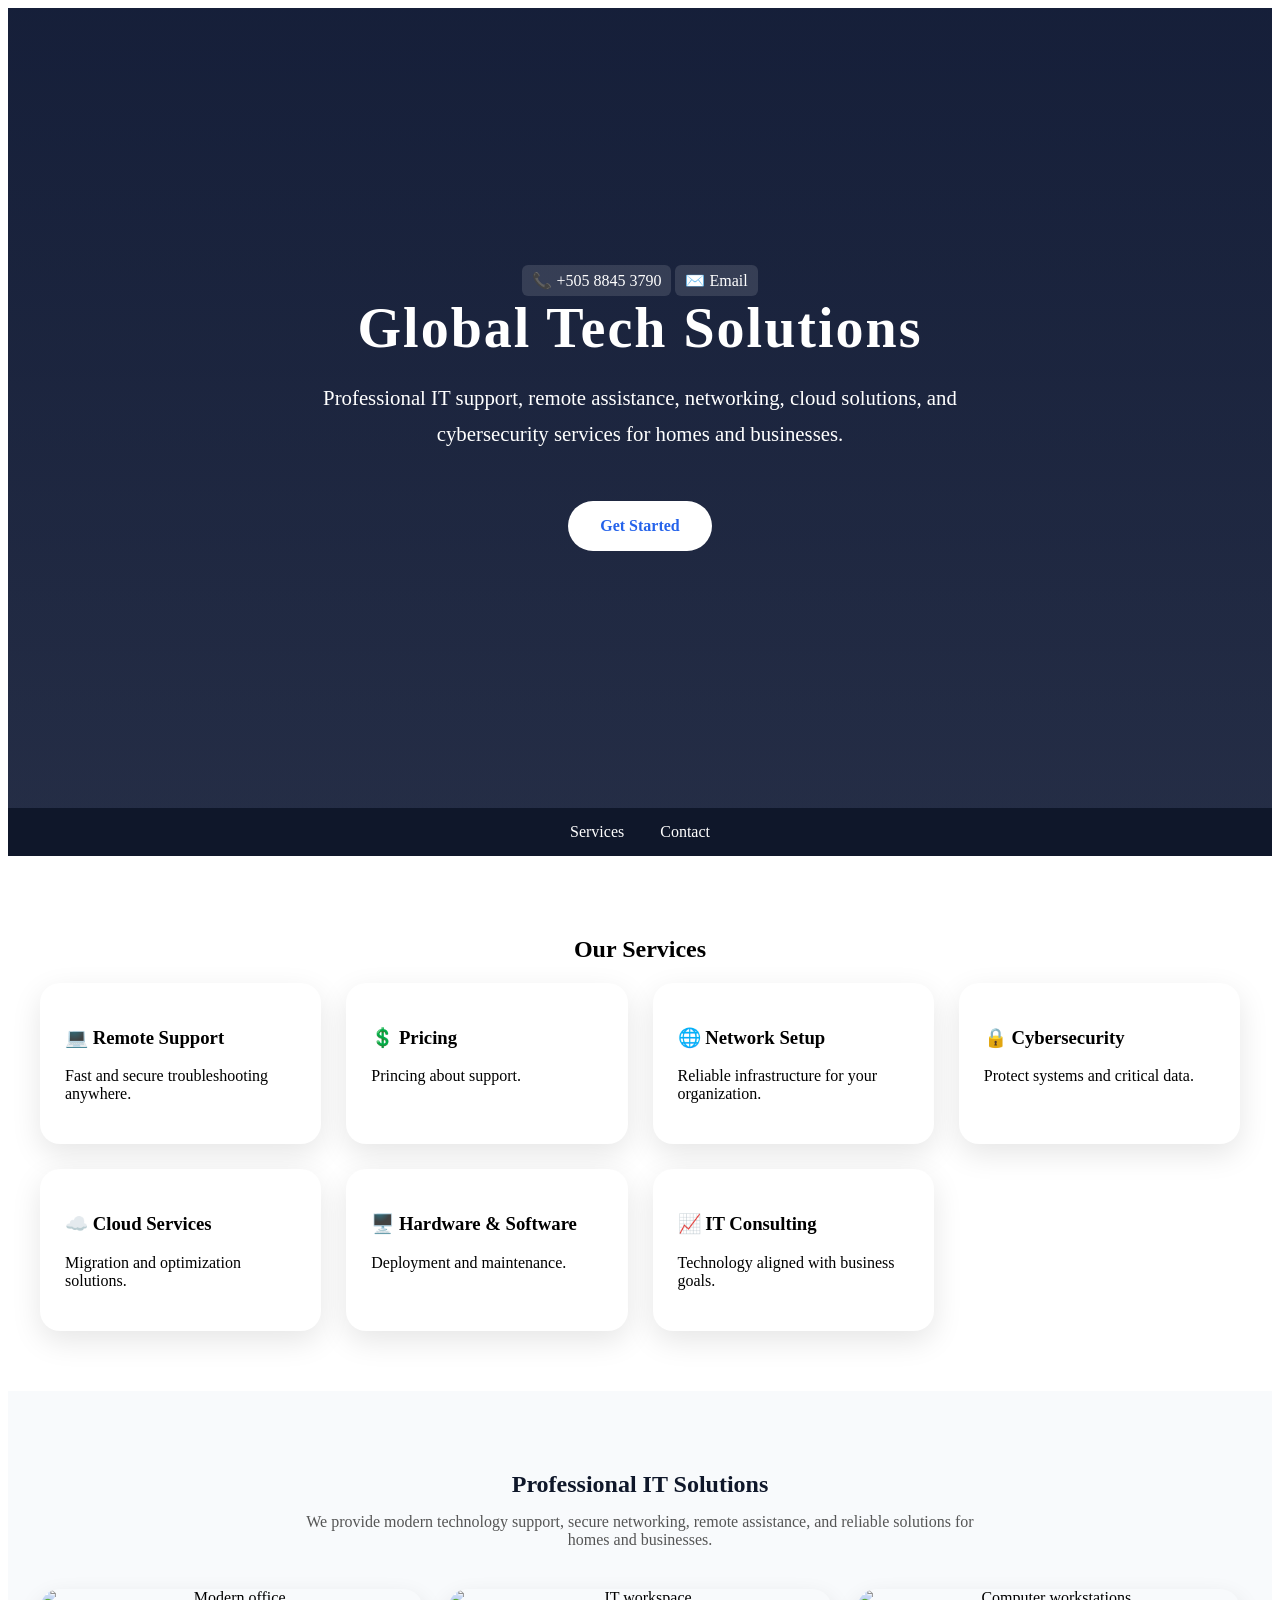
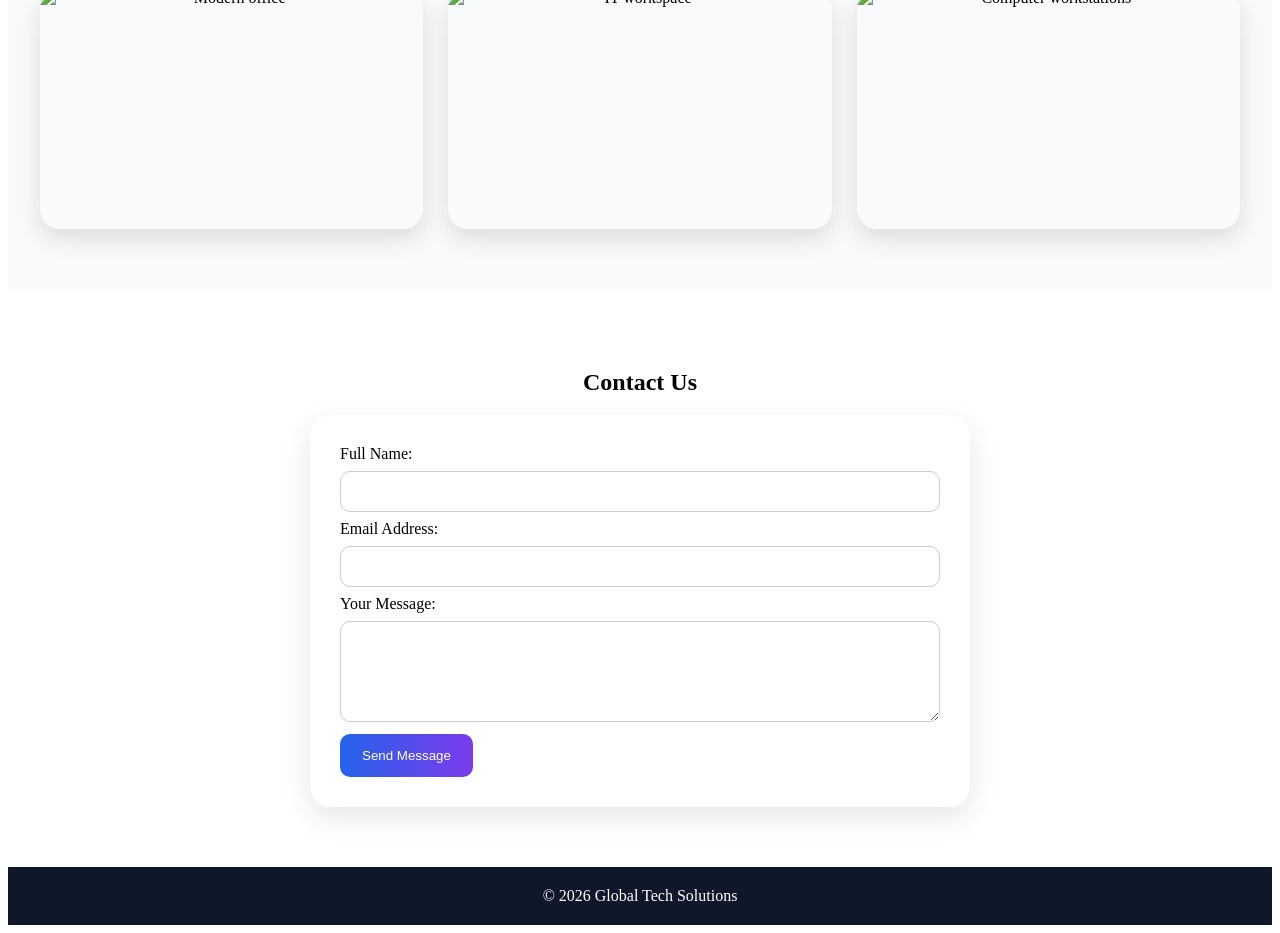
==== index.html @ 9aecc2f5 "Rename Index.html to index.html yes" ====
<!DOCTYPE html><html><head><meta charset='utf-8'><meta name='viewport' content='width=device-width,initial-scale=1'>
<title>Global Tech Solutions</title>
<link rel="preconnect" href="https://fonts.googleapis.com">
<link rel="stylesheet" href="style.css">
</head>
<body>
    <header>

        <video autoplay muted loop playsinline class="header-video">
            <source src="videos/headervideo.mp4" type="video/mp4">
        </video>
    
        <div class="header-overlay"></div>
    
        <div class="contact-info">
            <a href="tel:+50588453790">📞 +505 8845 3790</a>
            <a href="mailto:chrisneal.com@gmail.com">✉️ Email</a>
        </div>
    
        <div class="hero">
    
            <div class="logo">
                Global Tech Solutions
            </div>
    
            <p>
                Professional IT support, remote assistance, networking,
                cloud solutions, and cybersecurity services for homes
                and businesses.
            </p>
    
            <a class="cta" href="#contact">
                Get Started
            </a>
    
        </div>
    
    </header>
<nav><a href='#services'>Services</a><a href='#contact'>Contact</a>
</nav>
<section id='services'><h2 align='center'>Our Services</h2><div class='services'>
    <div class="card">
        <h3>
            <a href="remote-support.html" class="service-link">
                💻 Remote Support
            </a>
        </h3>
    
        <p>Fast and secure troubleshooting anywhere.</p>
    </div>
    <div class='card'>
        <h3>
            <a href="pricing-info.html" class="service-link">
                💲 Pricing
            </a>
        </h3>

        <p>Princing about support.</p>
    </div>
    <div class='card'>
        <h3>
            <a href="NetworkSetup.html" class="service-link">
                🌐 Network Setup
            </a>
        </h3>
        <p>Reliable infrastructure for your organization.</p>
    </div>
    <div class='card'><h3>🔒 Cybersecurity</h3><p>Protect systems and critical data.</p></div>
    <div class='card'><h3>☁️ Cloud Services</h3><p>Migration and optimization solutions.</p></div>
    <div class='card'><h3>🖥️ Hardware & Software</h3><p>Deployment and maintenance.</p></div>
    <div class='card'><h3>📈 IT Consulting</h3><p>Technology aligned with business goals.</p></div>
</div>
</section>

<section class="gallery-section">

    <h2>Professional IT Solutions</h2>

    <p>
        We provide modern technology support, secure networking,
        remote assistance, and reliable solutions for homes and businesses.
    </p>

    <div class="gallery-grid">

        <img src="images/Image4.jpg" alt="Modern office">
        <img src="images/Image2.jpg" alt="IT workspace">
        <img src="images/Image3.jpg" alt="Computer workstations">

    </div>

</section>

<section id='contact'><h2 align='center'>Contact Us</h2>
    <form action="https://formspree.io/f/mqevbbqg" method="POST">

        <label for="name">Full Name:</label>
        <input type="text" id="name" name="name" required>
      
        <label for="email">Email Address:</label>
        <input type="email" id="email" name="email" required>
      
        <label for="message">Your Message:</label>
        <textarea id="message" name="message" rows="5" required></textarea>
      
        <input type="hidden" name="_subject" value="New inquiry from Global Tech Solutions">
      
        <button type="submit">Send Message</button>
      
      </form>
    </section>
<footer>© 2026 Global Tech Solutions</footer>
</body>
</html>
---- style.css ----
<style>
/* ==================================================
   GLOBAL STYLES
================================================== */

body {
    margin: 0;
    font-family: Arial, sans-serif;
    background: linear-gradient(180deg, #eef6ff, #ffffff);
    color: #223;
}

section {
    padding: 60px 20px;
}


/* ==================================================
   HEADER / HERO SECTION
================================================== */

header {
    position: relative;
    min-height: 80vh;

    background:
        linear-gradient(
            rgba(6, 16, 44, 0.75),
            rgba(6, 16, 44, 0.65)
        ),
        url("images/hero-office.jpg");

    background-size: cover;
    background-position: center;
    background-repeat: no-repeat;

    color: white;

    display: flex;
    flex-direction: column;
    justify-content: center;
    align-items: center;

    text-align: center;
    padding: 40px 20px;
}

.logo {
    font-size: 3.5rem;
    font-weight: bold;
    letter-spacing: 2px;
    margin-bottom: 20px;
}

.hero p {
    max-width: 700px;
    margin: 20px auto;
    font-size: 1.3rem;
    line-height: 1.7;
}

.cta {
    display: inline-block;
    margin-top: 30px;
    padding: 16px 32px;

    background: white;
    color: #2563eb;

    text-decoration: none;
    font-weight: bold;

    border-radius: 40px;
    transition: 0.3s;
}

.cta:hover {
    transform: translateY(-3px);
    box-shadow: 0 10px 25px rgba(0, 0, 0, .25);
}

/* ==================================================
   HEADER / Video Section
================================================== */

.header-video {
    position: absolute;
    top: 0;
    left: 0;

    width: 100%;
    height: 100%;

    object-fit: cover;
    z-index: -2;
}

.header-overlay {
    position: absolute;
    top: 0;
    left: 0;

    width: 100%;
    height: 100%;

    background: linear-gradient(
        rgba(6, 16, 44, 0.75),
        rgba(6, 16, 44, 0.65)
    );

    z-index: -1;
}

/* ==================================================
   CONTACT INFO (PHONE / EMAIL)
================================================== */

.contact-info a {
    color: white;
    text-decoration: none;

    padding: 6px 10px;
    border-radius: 6px;

    background: rgba(255, 255, 255, 0.12);
    display: inline-block;
}

.contact-info a:hover {
    background: rgba(255, 255, 255, 0.25);
}

/* ==================================================
   NAVIGATION BAR
================================================== */

nav {
    background: #0f172a;
    padding: 15px;

    text-align: center;

    position: sticky;
    top: 0;
}

nav a {
    color: white;
    text-decoration: none;
    margin: 0 18px;
}


/* ==================================================
   SERVICES SECTION
================================================== */

.services {
    max-width: 1200px;
    margin: auto;

    display: grid;
    grid-template-columns: repeat(auto-fit, minmax(260px, 1fr));
    gap: 25px;
}

.card {
    background: white;

    padding: 25px;
    border-radius: 20px;

    box-shadow: 0 10px 30px rgba(0, 0, 0, .1);
    transition: .3s;
}

.card:hover {
    transform: translateY(-8px);
}

.service-link {
    color: inherit;
    text-decoration: none;
    display: inline-block;
    transition: .2s ease;
}

.service-link:hover {
    color: #2563eb;
}


/* ==================================================
   IMAGE GALLERY SECTION
================================================== */

.gallery-section {
    background: #f8fafc;
    text-align: center;
}

.gallery-section h2 {
    color: #0f172a;
    margin-bottom: 15px;
}

.gallery-section p {
    max-width: 700px;
    margin: auto auto 40px;
    color: #555;
}

.gallery-grid {
    max-width: 1200px;
    margin: auto;

    display: grid;
    grid-template-columns: repeat(auto-fit, minmax(320px, 1fr));
    gap: 25px;
}

.gallery-grid img {
    width: 100%;
    height: 240px;

    object-fit: cover;

    border-radius: 20px;

    box-shadow: 0 10px 25px rgba(0, 0, 0, .12);
    transition: transform .3s;
}

.gallery-grid img:hover {
    transform: scale(1.03);
}


/* ==================================================
   CONTACT FORM
================================================== */

form {
    max-width: 600px;
    margin: auto;

    padding: 30px;
    background: white;
    border-radius: 20px;

    box-shadow: 0 10px 30px rgba(0, 0, 0, .1);
}

input,
textarea {
    width: 100%;

    padding: 12px;
    margin: 8px 0;

    border: 1px solid #ccc;
    border-radius: 10px;

    box-sizing: border-box;
}

button {
    background: linear-gradient(90deg, #2563eb, #7c3aed);

    color: white;
    border: none;

    padding: 14px 22px;
    border-radius: 10px;

    cursor: pointer;
}

button:hover {
    opacity: 0.95;
}


/* ==================================================
   FOOTER
================================================== */

footer {
    background: #0f172a;
    color: white;

    text-align: center;
    padding: 20px;
}

/* ==================================================
   RESPONSIVE DESIGN
================================================== */

@media (max-width: 768px) {

    .logo {
        font-size: 2.5rem;
    }

    .hero p {
        font-size: 1.1rem;
    }

    .contact-info {
        flex-direction: column;
        align-items: center;
    }

    nav a {
        display: block;
        margin: 10px 0;
    }
}

/* ==================================================
   PHONES VIEW
================================================== */

@media (max-width: 768px) {

    .contact-info {
        position: static;
        margin-bottom: 30px;

        flex-direction: column;
        align-items: center;
    }

}

</style>
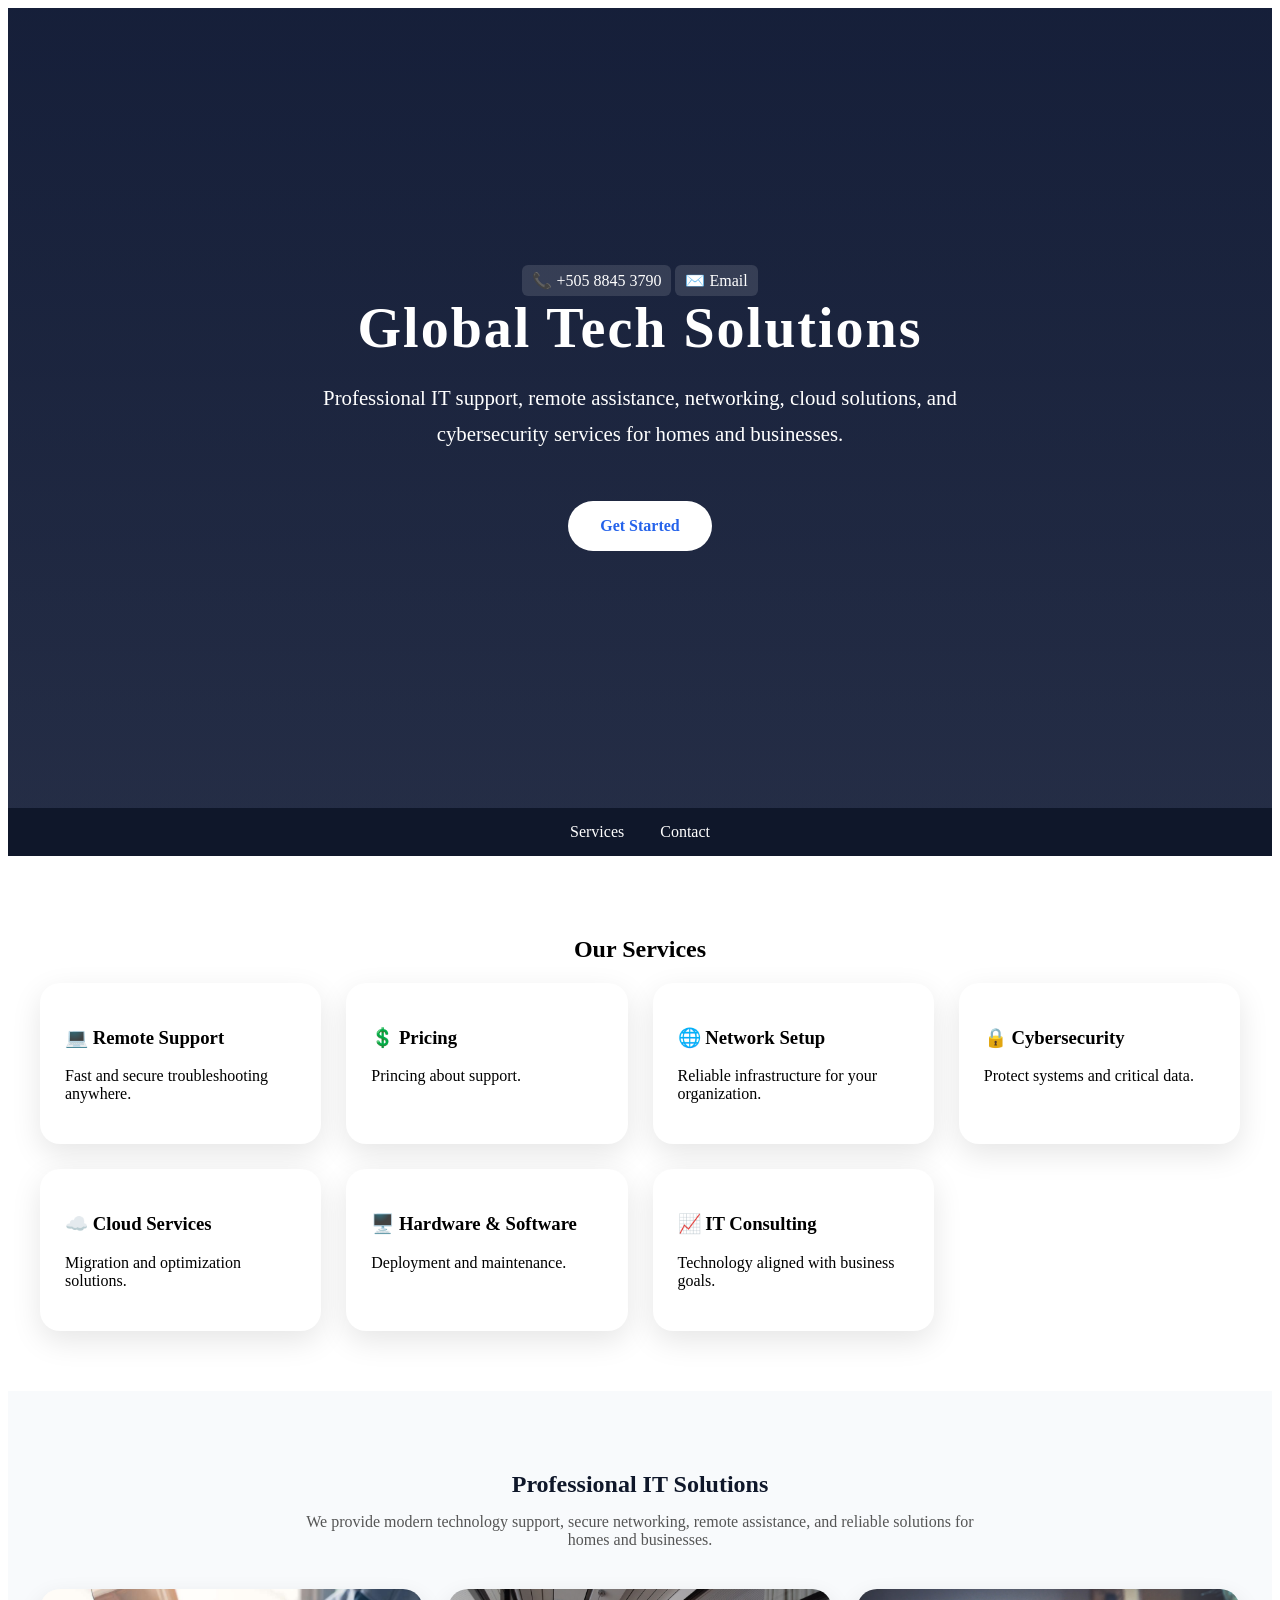
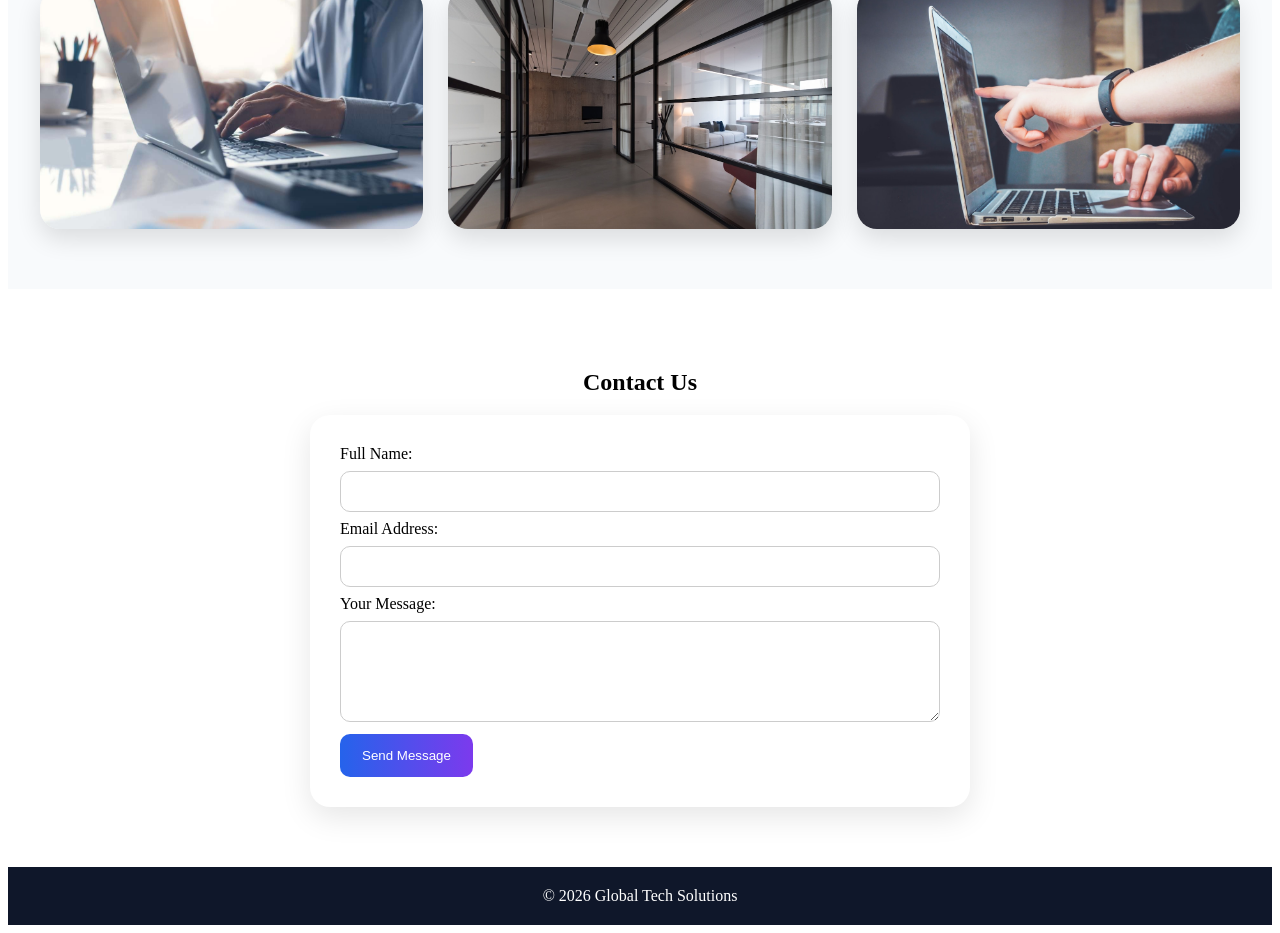
==== commit 8a3d58e6: "Update index.html" ====
--- a/index.html
+++ b/index.html
@@ -7,7 +7,7 @@
     <header>
 
         <video autoplay muted loop playsinline class="header-video">
-            <source src="videos/headervideo.mp4" type="video/mp4">
+            <source src="headervideo.mp4" type="video/mp4">
         </video>
     
         <div class="header-overlay"></div>
@@ -83,9 +83,9 @@
 
     <div class="gallery-grid">
 
-        <img src="images/Image4.jpg" alt="Modern office">
-        <img src="images/Image2.jpg" alt="IT workspace">
-        <img src="images/Image3.jpg" alt="Computer workstations">
+        <img src="Image4.jpg" alt="Modern office">
+        <img src="Image2.jpg" alt="IT workspace">
+        <img src="Image3.jpg" alt="Computer workstations">
 
     </div>
 
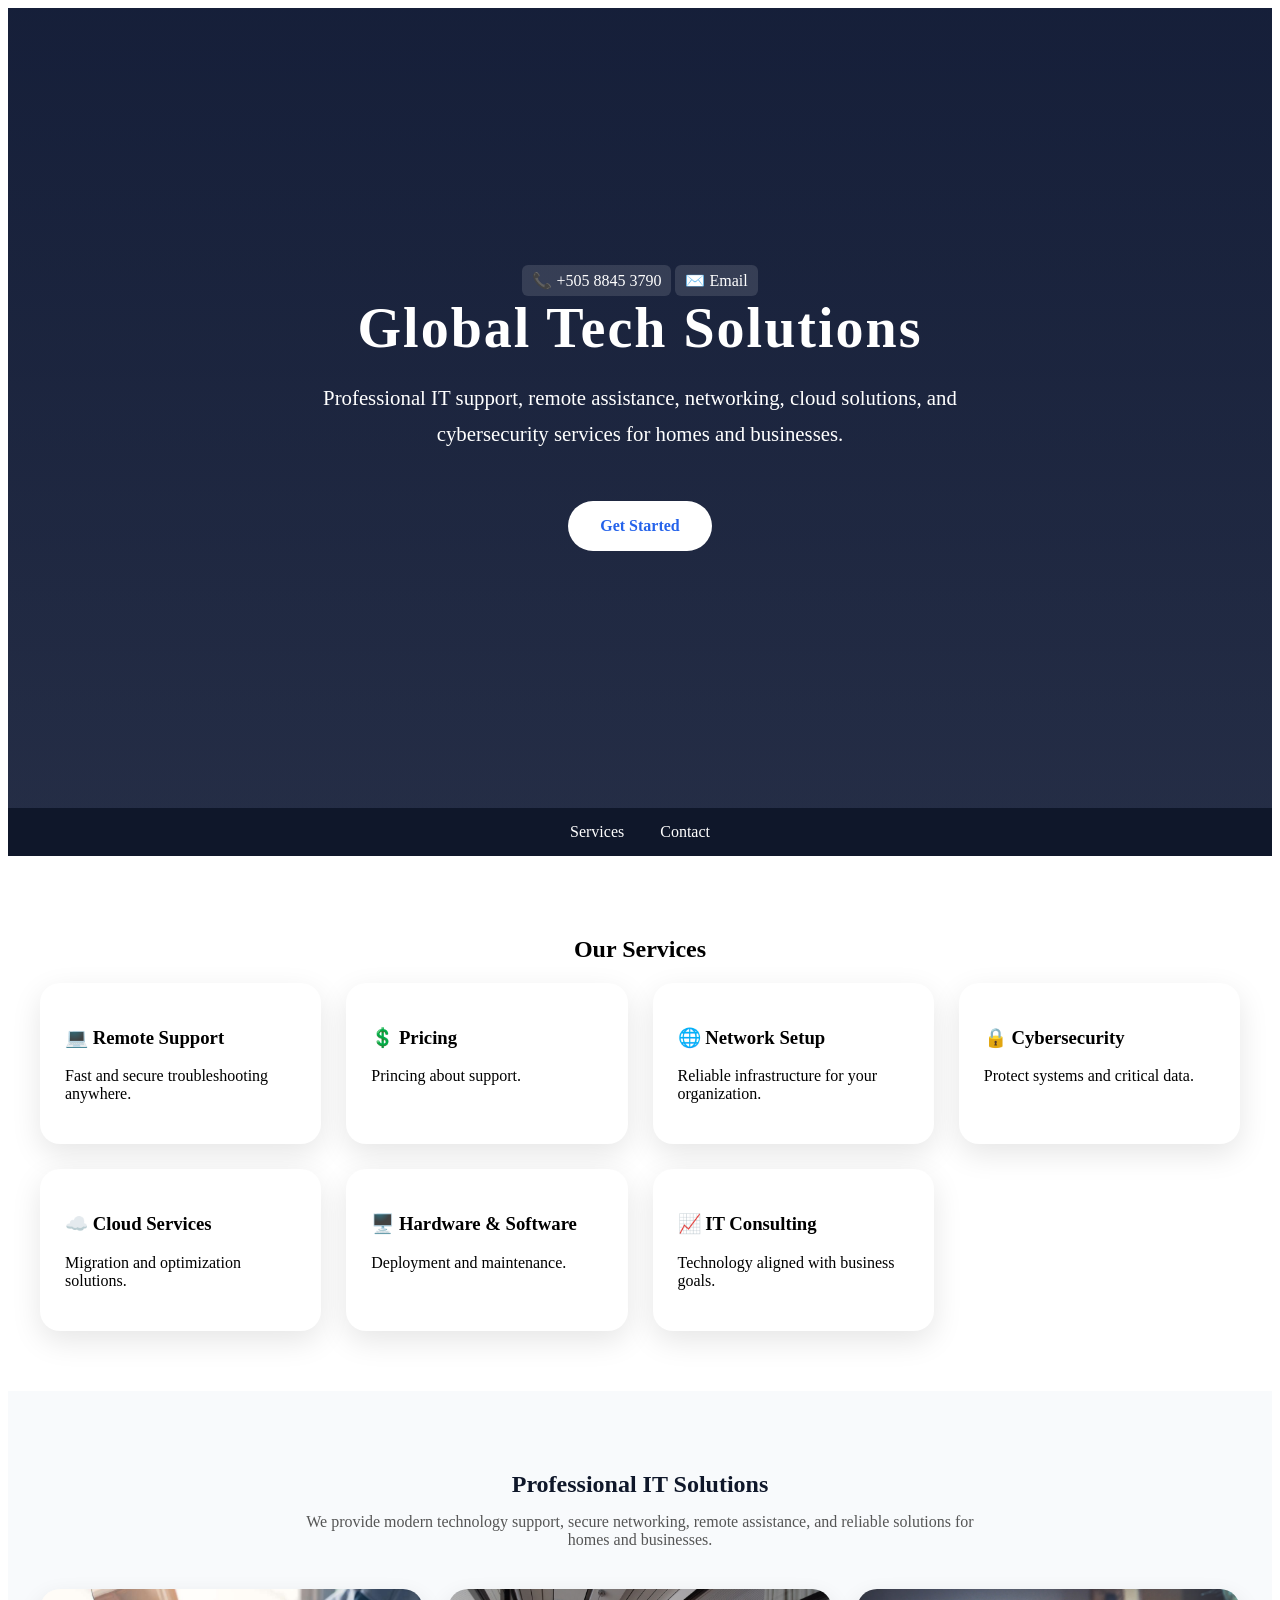
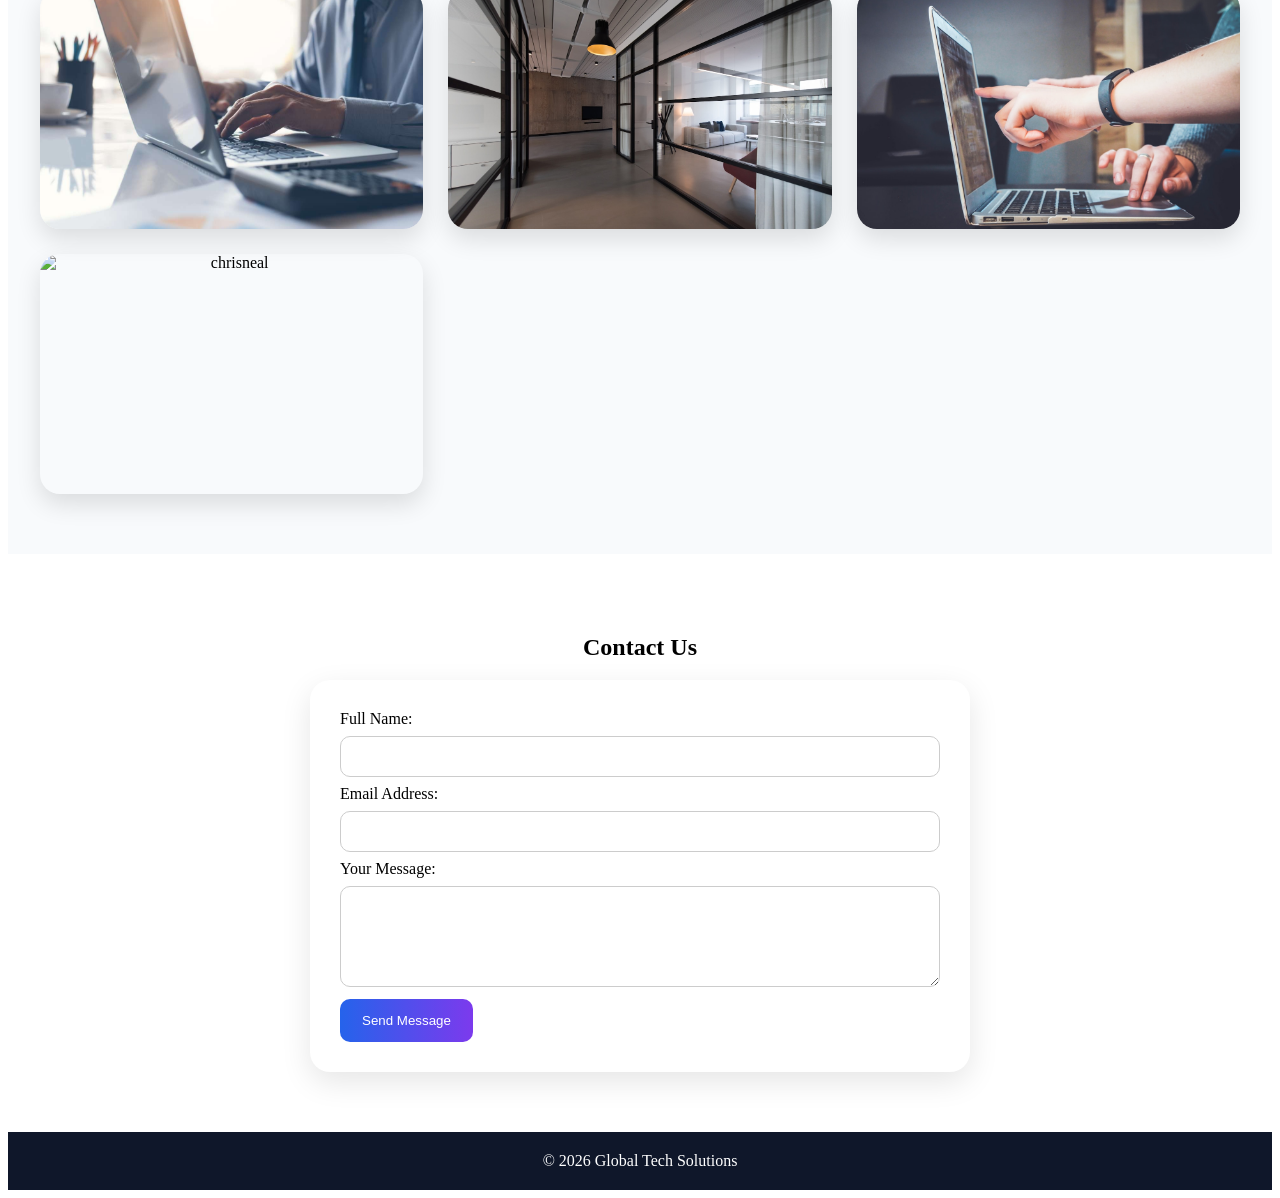
==== commit 3cafe896: "Update index.html" ====
--- a/index.html
+++ b/index.html
@@ -86,7 +86,8 @@
         <img src="Image4.jpg" alt="Modern office">
         <img src="Image2.jpg" alt="IT workspace">
         <img src="Image3.jpg" alt="Computer workstations">
-
+        <img src="images/CEO.jpg" alt="chrisneal">
+        
     </div>
 
 </section>
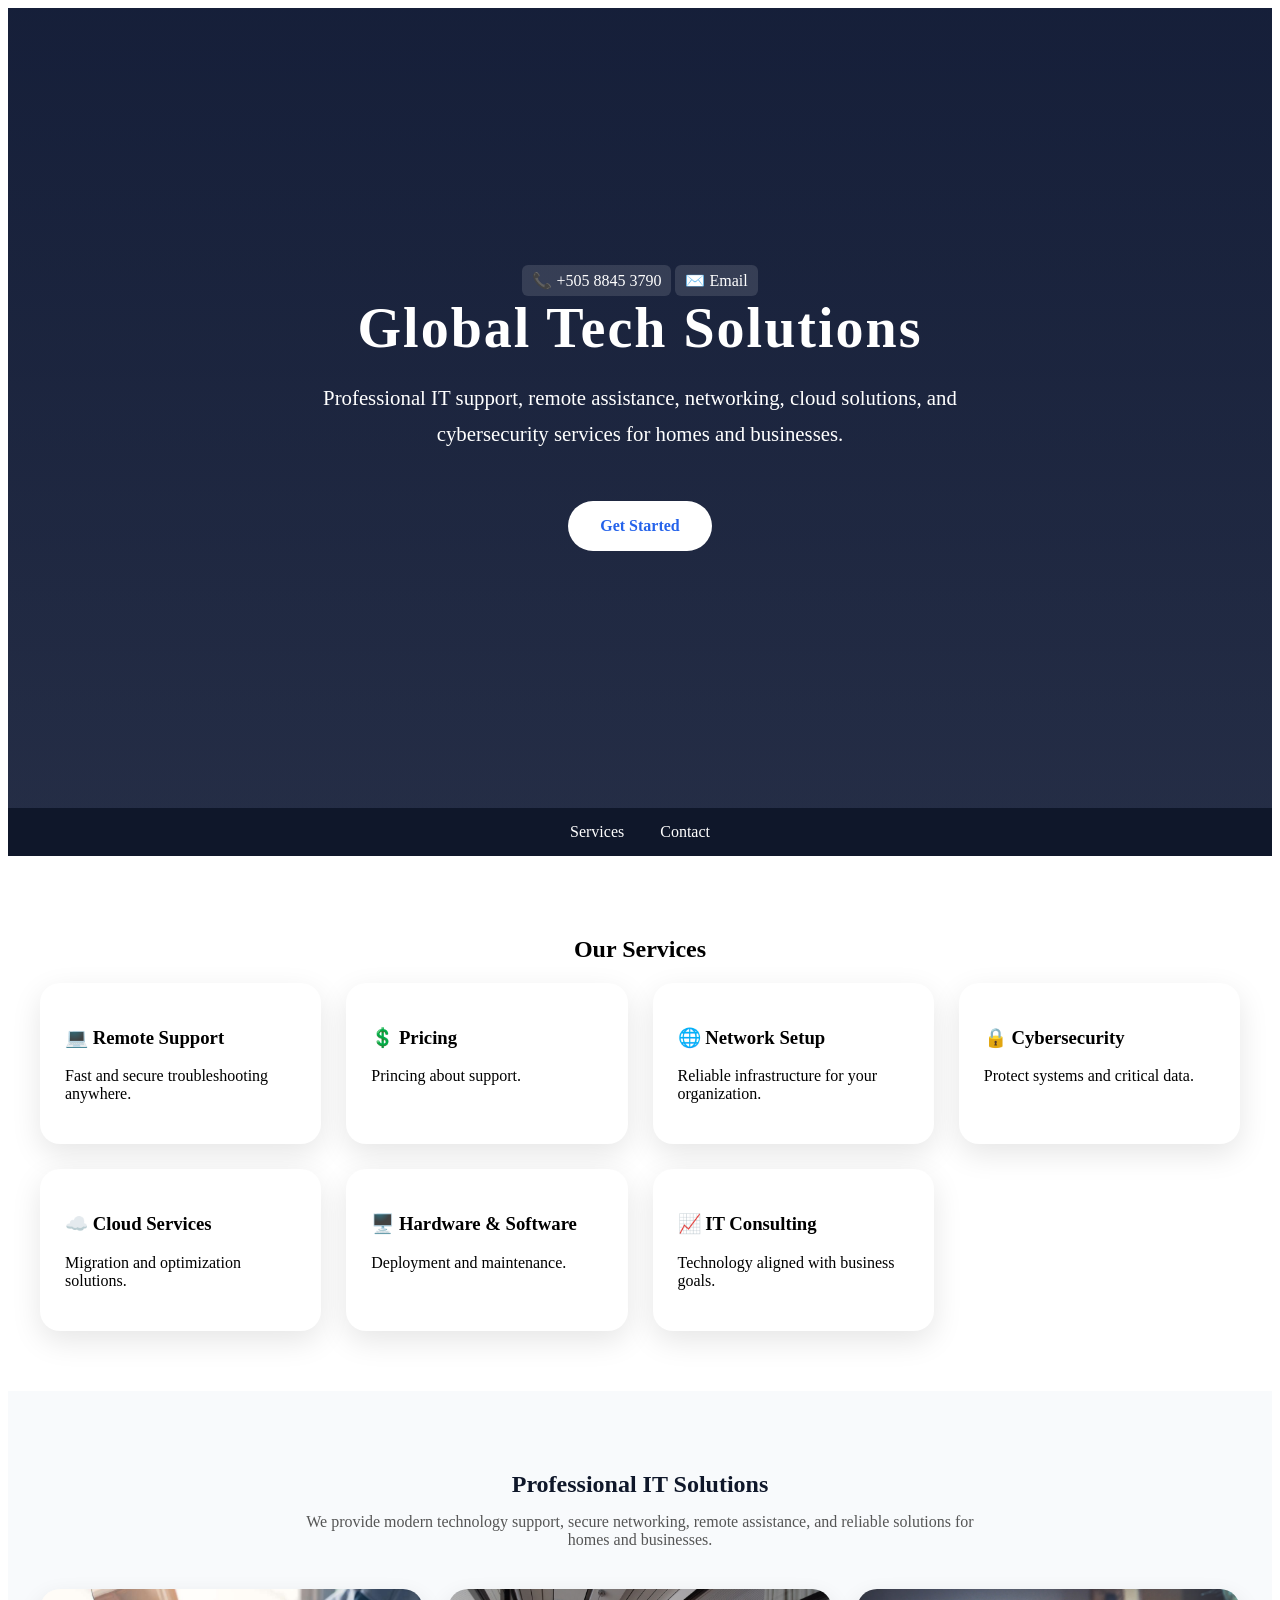
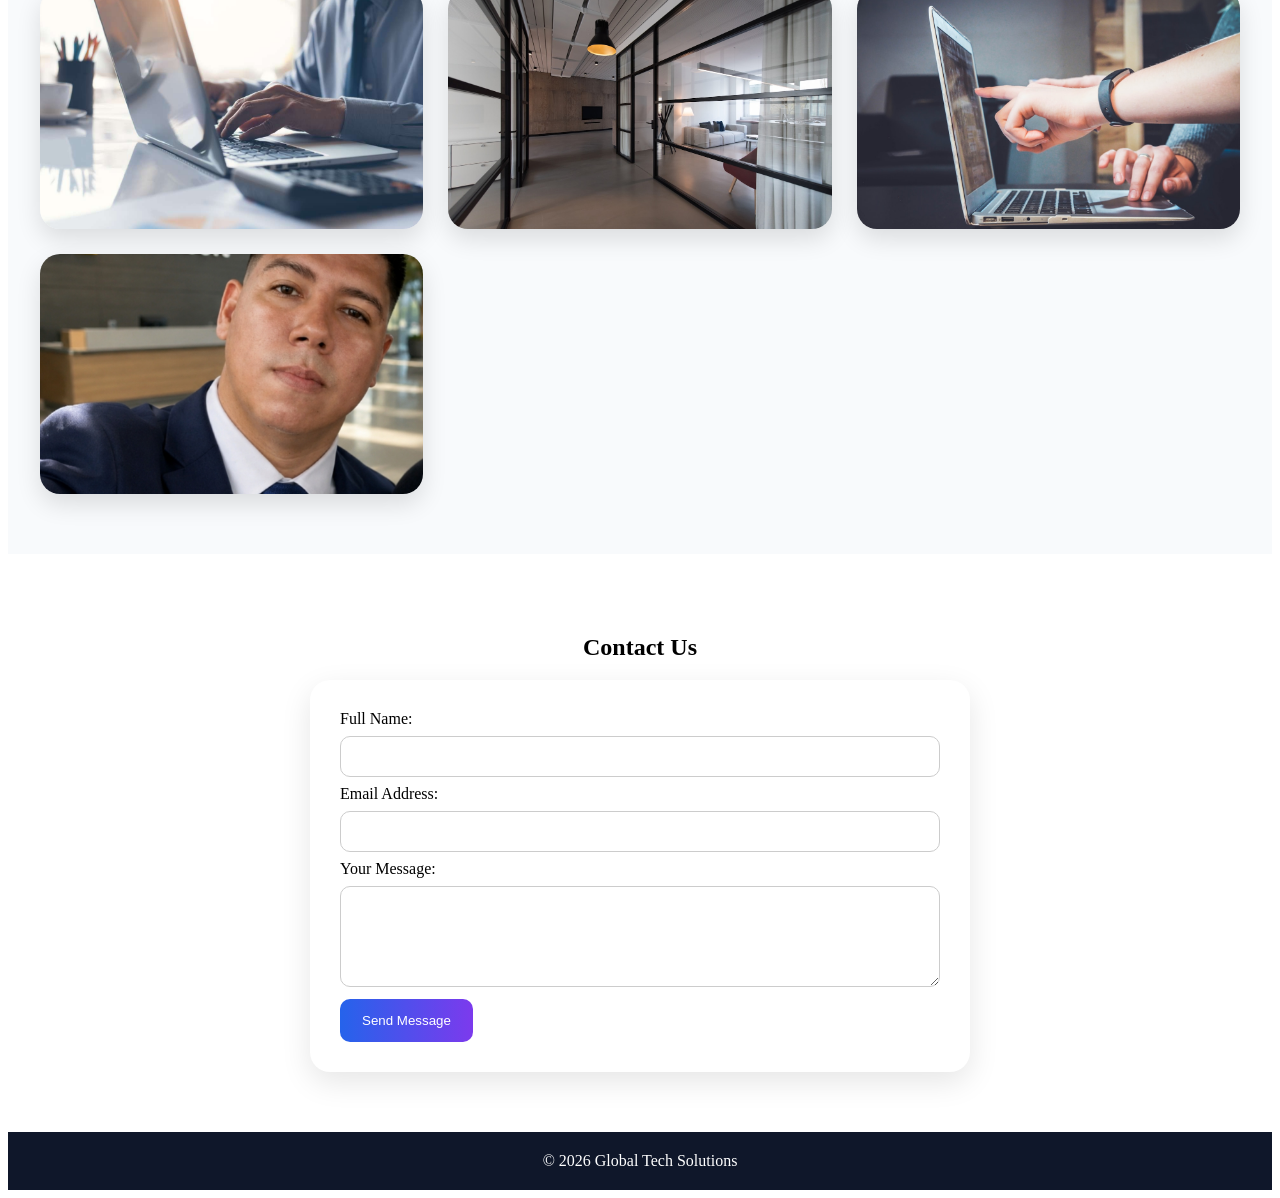
==== commit 345f7541: "Update index.html" ====
--- a/index.html
+++ b/index.html
@@ -86,7 +86,7 @@
         <img src="Image4.jpg" alt="Modern office">
         <img src="Image2.jpg" alt="IT workspace">
         <img src="Image3.jpg" alt="Computer workstations">
-        <img src="images/CEO.jpg" alt="chrisneal">
+        <img src="CEO.jpg" alt="chrisneal">
         
     </div>
 
